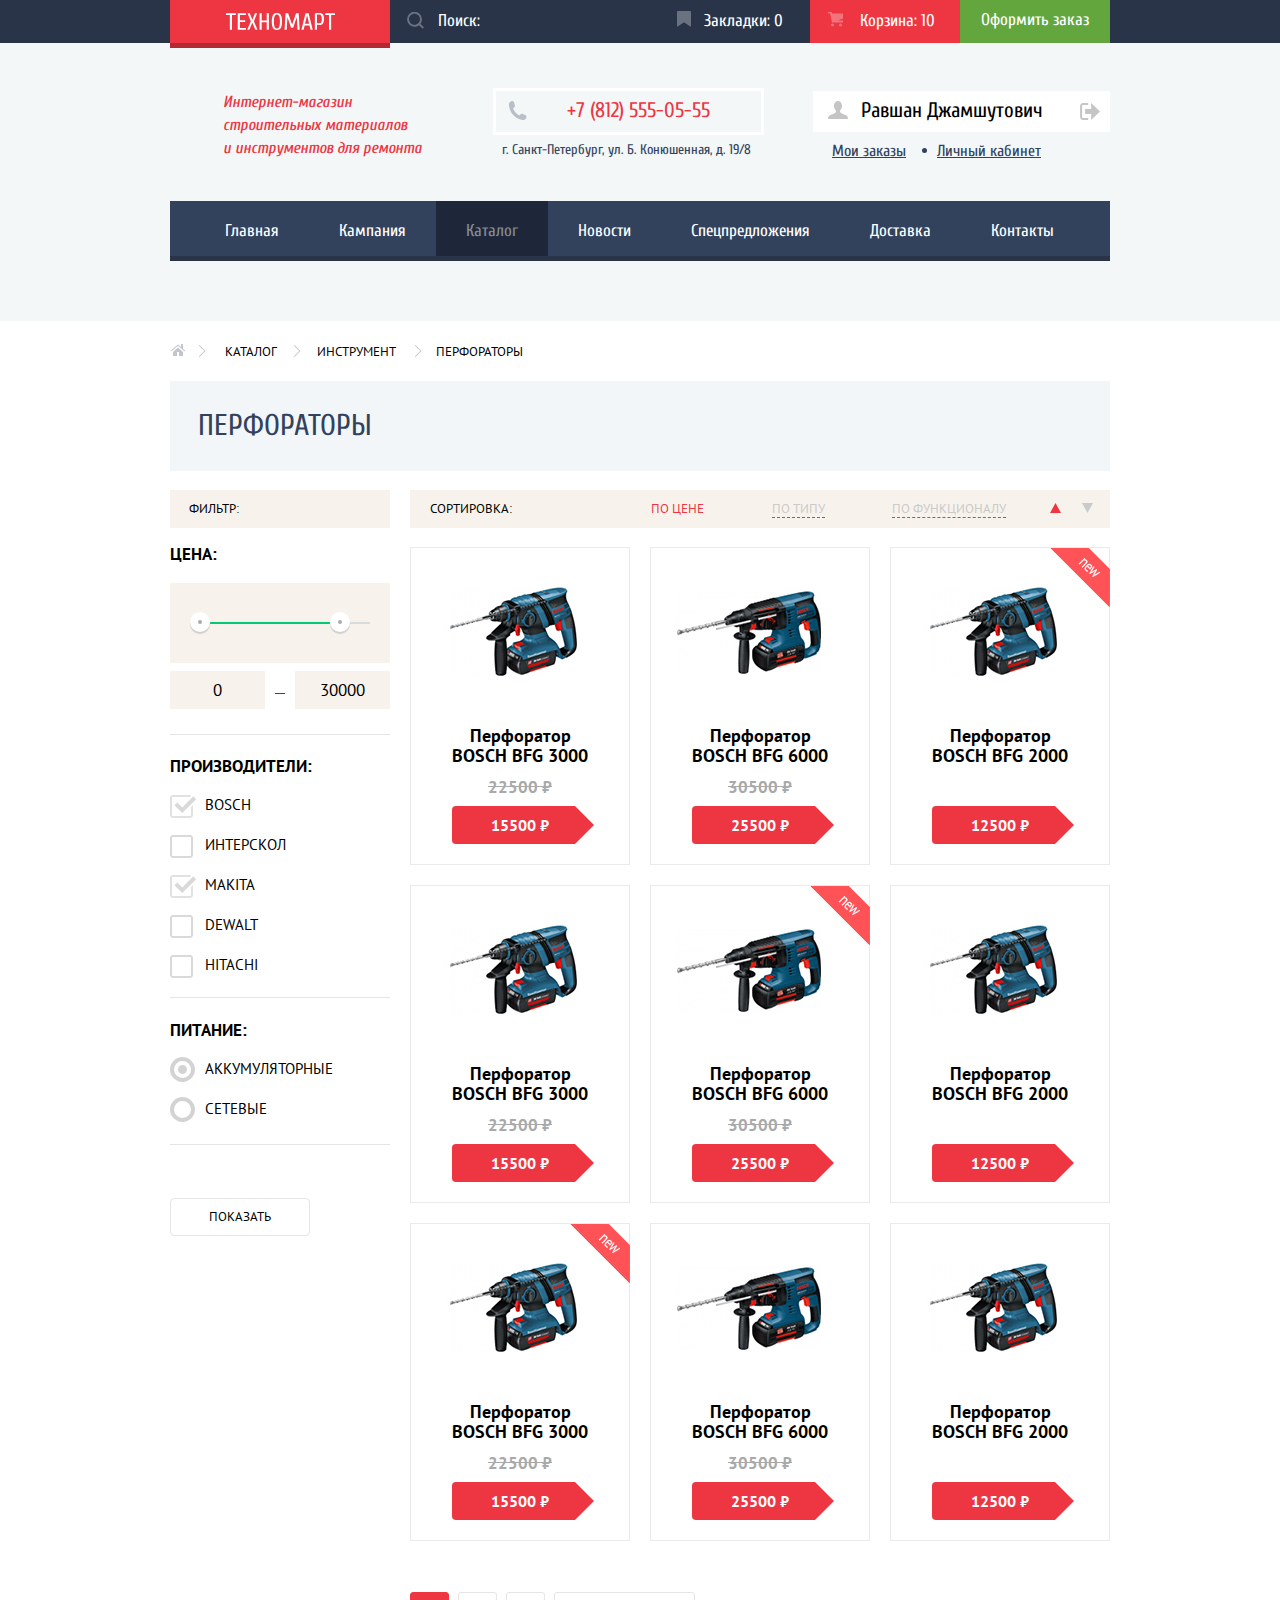
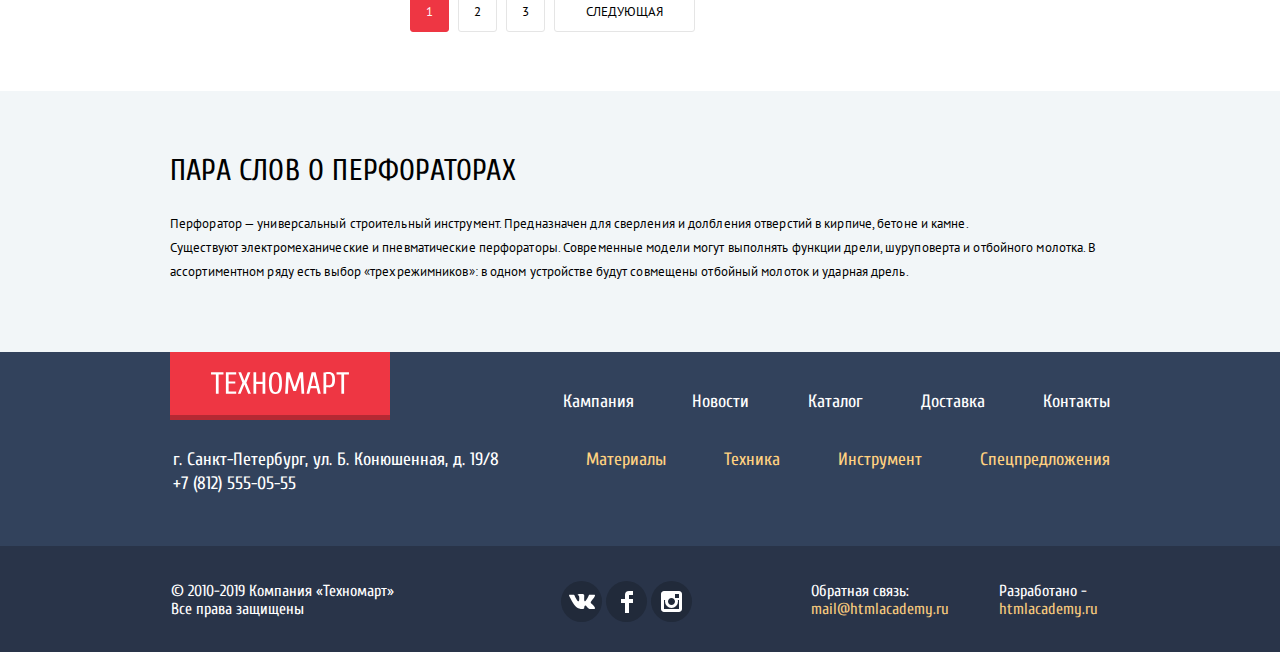
==== catalog.html @ d7b7cac3 "Начал вести историю" ====
<!DOCTYPE html>
<html lang="ru">

<head>
  <meta charset="utf-8">
  <title>HTML Academy: Техномарт</title>
  <link href="https://fonts.googleapis.com/css?family=Cuprum:400,400i,700" rel="stylesheet">
  <link href="https://fonts.googleapis.com/css?family=PT+Sans:400,700" rel="stylesheet">
  <link href="css/normalize.css" rel="stylesheet">
  <link href="css/style.min.css" rel="stylesheet">
</head>

<body>
  <header class="main-header">
    <div class="header-box">
      <div class="container">
        <a class="main-header-logo" href="index.html">
          <img src="img/logo-technomart.svg" width="109" height="19" alt="Логотип магазина «Техномарт»">
        </a>
        <form class="search-form">
          <input class="search-input" type="search" name="search" id="search" placeholder="Поиск:">
          <svg xmlns="http://www.w3.org/2000/svg" width="17" height="17" viewBox="0 0 17 17">
            <path fill="#ffffff"
              d="M17 15.586l-3.542-3.542A7.465 7.465 0 0 0 15 7.5 7.5 7.5 0 1 0 7.5 15c1.71 0 3.282-.579 4.544-1.542L15.586 17 17 15.586zM2 7.5C2 4.467 4.467 2 7.5 2 10.532 2 13 4.467 13 7.5c0 3.032-2.468 5.5-5.5 5.5A5.506 5.506 0 0 1 2 7.5z" />
          </svg>
        </form>
        <div class="header-menu-buttons">
          <a class="menu-button menu-button-bookmark" href="bookmark.html">
            <p class="menu-button-text">Закладки: <span>0</span></p>
          </a>
          <a class="menu-button menu-button-cart menu-button-active" href="cart.html">
            <p class="menu-button-text">Корзина: <span>10</span></p>
          </a>
          <a class="menu-button-order" href="order.html">Оформить заказ</a>
        </div>
      </div>
    </div>

    <div class="header-box-bottom">
      <div class="container">
        <p class="description">
          Интернет-магазин
          строительных материалов<br>
          и инструментов для ремонта
        </p>
        <div class="header-contacts">
          <div class="phone">
            <a class="phone-number" href="tel:78125550555">+7 (812) 555-05-55</a>
          </div>
          <span class="address">г. Санкт-Петербург, ул. Б. Конюшенная, д. 19/8</span>
        </div>
        <div class="user-panel">
          <div class="user-info">
            <a class="user-profile" href="#">
              <svg class="user-profile-icon" xmlns="http://www.w3.org/2000/svg" width="20" height="18"
                viewBox="0 0 20 18">
                <path fill="#c5c5c5"
                  d="M17.881 14.166c-2.144-.735-4.256-1.666-5.207-2.39-.657-.501-.77-1.618-.517-2.415 1.118-.903 1.864-2.477 1.864-4.278C14.021 2.276 12.221 0 10 0S5.979 2.276 5.979 5.083c0 1.801.746 3.374 1.863 4.277.253.798.141 1.915-.517 2.416-.95.724-3.063 1.654-5.207 2.39S0 18 0 18h20s.025-3.099-2.119-3.834z" />
              </svg>
              <span class="user-name">Равшан Джамшутович</span>
            </a>
            <a class="user-logout" href="#" title="Выйти">
              <svg class="user-logout-icon" xmlns="http://www.w3.org/2000/svg" width="21" height="17"
                viewBox="0 0 21 17">
                <g fill="#c5c5c5">
                  <path fill="#c5c5c5" d="M21 8.5L12.125 0v6h-6v5h6v6z" />
                  <path fill="#c5c5c5"
                    d="M3.106 13.952V3.048c.018-.376.171-1.057 1.01-1.057h5.027V0H4.116C1.938 0 1.112 1.81 1.087 3.027v10.946C1.112 15.189 1.938 17 4.116 17h5.027v-1.99H4.116c-.839 0-.992-.683-1.01-1.058z" />
                </g>
              </svg>
            </a>
          </div>
          <div class="user-tools">
            <a class="user-tools-link" href="#">Мои заказы</a>
            <a class="user-tools-link" href="#">Личный кабинет</a>
          </div>
        </div>
      </div>
    </div>
    <nav class="main-navigation">
      <div class="container">
        <ul class="site-navigation">
          <li class="site-navigation-item"><a class="site-navigation-link" href="index.html">Главная</a></li>
          <li class="site-navigation-item"><a class="site-navigation-link" href="info.html">Кампания</a></li>
          <li class="site-navigation-item"><a class="site-navigation-link site-navigation-link-current"
              href="catalog.html">Каталог</a></li>
          <li class="site-navigation-item"><a class="site-navigation-link" href="news.html">Новости</a></li>
          <li class="site-navigation-item"><a class="site-navigation-link" href="promo.html">Спецпредложения</a></li>
          <li class="site-navigation-item"><a class="site-navigation-link" href="delivery.html">Доставка</a></li>
          <li class="site-navigation-item"><a class="site-navigation-link" href="contacts.html">Контакты</a></li>
        </ul>
      </div>
    </nav>
  </header>
  <main>
    <div class="container">
      <ul class="breadcrumbs-list">
        <li class="breadcrumbs-item">
          <a class="breadcrumbs-item-link breadcrumbs-home" href="index.html" title="На главную">
            <svg xmlns="http://www.w3.org/2000/svg" width="15" height="12" viewBox="0 0 15 12">
              <g fill="#C1C6CE">
                <path d="M3 8v4h4V8h2v4h4V8L8 3.516z" />
                <path
                  d="M14.831 6.365L13 4.751V0h-2v2.987L8.332.635c-.02-.017-.043-.023-.064-.037a.465.465 0 0 0-.08-.047.551.551 0 0 0-.095-.024C8.062.521 8.032.515 8 .515c-.031 0-.061.006-.092.012a.46.46 0 0 0-.095.025c-.028.011-.053.029-.08.046-.021.014-.045.02-.064.037l-6.498 5.73a.501.501 0 0 0 .33.875.497.497 0 0 0 .331-.125L8 1.677l6.169 5.438a.501.501 0 0 0 .662-.75z" />
              </g>
            </svg>
          </a>
        </li>
        <li class="breadcrumbs-item"><a class="breadcrumbs-item-link" href="catalog.html">Каталог</a></li>
        <li class="breadcrumbs-item"><a class="breadcrumbs-item-link" href="instrument.html">Инструмент</a></li>
        <li class="breadcrumbs-item"><a class="breadcrumbs-item-link">Перфораторы</a></li>
      </ul>

      <h1 class="catalog-title">Перфораторы</h1>
    </div>

    <div class="container catalog-container">
      <section class="filter">
        <h2>Фильтр:</h2>
        <form class="filter-form" method="get" action="https://echo.htmlacademy.ru">
          <fieldset>
            <legend class="filter-title">Цена:</legend>
            <div class="range-filter">
              <div class="range-filter-track">
                <div class="scale">
                  <div class="bar"></div>
                </div>
                <button class="range-filter-pin range-filter-pin-min" type="button" title="Минимальная цена"></button>
                <button class="range-filter-pin range-filter-pin-max" type="button" title="Максимальная цена"></button>
              </div>
              <div class="range-filter-track-cost">
                <label class="min-price"><input type="number" value="0" name="min"></label>
                <label class="max-price"><input type="number" value="30000" name="max"></label>
              </div>
            </div>
          </fieldset>
          <fieldset>
            <legend class="filter-title">Производители:</legend>
            <ul class="filter-list">
              <li class="filter-item">
                <input class="input-filter-checkbox visually-hidden" id="checkbox-1" type="checkbox" name="bosch"
                  checked>
                <label class="filter-checkbox" for="checkbox-1">
                  BOSCH
                </label>
              </li>
              <li class="filter-item">
                <input class="input-filter-checkbox visually-hidden" id="checkbox-2" type="checkbox" name="interskol">
                <label class="filter-checkbox" for="checkbox-2">
                  Интерскол
                </label>
              </li>
              <li class="filter-item">
                <input class="input-filter-checkbox visually-hidden" id="checkbox-3" type="checkbox" name="makita"
                  checked>
                <label class="filter-checkbox" for="checkbox-3">
                  MAKITA
                </label>
              </li>
              <li class="filter-item">
                <input class="input-filter-checkbox visually-hidden" id="checkbox-4" type="checkbox"
                  name="malin-dewalt">
                <label class="filter-checkbox" for="checkbox-4">
                  DEWALT
                </label>
              </li>
              <li class="filter-item">
                <input class="input-filter-checkbox visually-hidden" id="checkbox-5" type="checkbox" name="hitachi">
                <label class="filter-checkbox" for="checkbox-5">
                  HITACHI
                </label>
              </li>
            </ul>
          </fieldset>
          <fieldset>
            <legend class="filter-title">Питание:</legend>
            <ul class="filter-list">
              <li class="filter-item">
                <input class="input-filter-radio visually-hidden" id="radio-1" type="radio" name="product-group"
                  value="wireless" checked>
                <label class="filter-radio" for="radio-1">
                  Аккумуляторные
                </label>
              </li>
              <li class="filter-item">
                <input class="input-filter-radio visually-hidden" id="radio-2" type="radio" name="product-group"
                  value="wireline">
                <label class="filter-radio" for="radio-2">
                  Сетевые
                </label>
              </li>
            </ul>
          </fieldset>
          <button class="filter-button" type="submit">Показать</button>
        </form>
      </section>

      <section class="goods">
        <div class="sort">
          <h2 class="sort-title">Сортировка:</h2>
          <ul class="sort-list">
            <li class="sort-item"><a class="active">По цене</a></li>
            <li class="sort-item"><a href="#">По типу</a></li>
            <li class="sort-item"><a href="#">По функционалу</a></li>
          </ul>
          <div class="sort-buttons">
            <a class="sort-button-up active">
              <svg xmlns="http://www.w3.org/2000/svg" width="11" height="10" viewBox="0 0 11 10">
                <path fill="#231F20" d="M5.5 0L0 10h11z" />
              </svg>
            </a>
            <a class="sort-button-down" href="#">
              <svg xmlns="http://www.w3.org/2000/svg" width="11" height="10" viewBox="0 0 11 10">
                <path fill="#231F20" d="M5.5 10L0 0h11" />
              </svg>
            </a>
          </div>
        </div>

        <h2 class="visually-hidden">Список перфораторов</h2>

        <ul class="goods-list">
          <li class="goods-item">
            <div class="goods-item-image">
              <img src="img/perforator-2.jpg" width="218" height="170" alt="Перфоратор BOSCH BFG 3000">
            </div>
            <div class="item-buttons">
              <a class="button-buy" href="#">Купить</a>
              <a class="button-bookmarks" href="#">В закладки</a>
            </div>
            <h3>
              Перфоратор BOSCH
              BFG 3000
            </h3>
            <p class="old-price">22500 ₽</p>
            <span class="price">15500 ₽</span>
          </li>
          <li class="goods-item">
            <div class="goods-item-image">
              <img src="img/perforator-3.jpg" width="218" height="170" alt="Перфоратор BOSCH BFG 6000">
            </div>
            <div class="item-buttons">
              <a class="button-buy" href="#">Купить</a>
              <a class="button-bookmarks" href="#">В закладки</a>
            </div>
            <h3>
              Перфоратор BOSCH
              BFG 6000
            </h3>
            <p class="old-price">30500 ₽</p>
            <span class="price">25500 ₽</span>
          </li>
          <li class="goods-item new">
            <div class="goods-item-image">
              <img src="img/perforator-4.jpg" width="218" height="170" alt="Перфоратор BOSCH BFG 2000">
            </div>
            <div class="item-buttons">
              <a class="button-buy" href="#">Купить</a>
              <a class="button-bookmarks" href="#">В закладки</a>
            </div>
            <h3>
              Перфоратор BOSCH
              BFG 2000
            </h3>
            <p class="old-price"></p>
            <span class="price">12500 ₽</span>
          </li>
          <li class="goods-item">
            <div class="goods-item-image">
              <img src="img/perforator-2.jpg" width="218" height="170" alt="Перфоратор BOSCH BFG 3000">
            </div>
            <div class="item-buttons">
              <a class="button-buy" href="#">Купить</a>
              <a class="button-bookmarks" href="#">В закладки</a>
            </div>
            <h3>
              Перфоратор BOSCH
              BFG 3000
            </h3>
            <p class="old-price">22500 ₽</p>
            <span class="price">15500 ₽</span>
          </li>
          <li class="goods-item new">
            <div class="goods-item-image">
              <img src="img/perforator-3.jpg" width="218" height="170" alt="Перфоратор BOSCH BFG 6000">
            </div>
            <div class="item-buttons">
              <a class="button-buy" href="#">Купить</a>
              <a class="button-bookmarks" href="#">В закладки</a>
            </div>
            <h3>
              Перфоратор BOSCH
              BFG 6000
            </h3>
            <p class="old-price">30500 ₽</p>
            <span class="price">25500 ₽</span>
          </li>
          <li class="goods-item">
            <div class="goods-item-image">
              <img src="img/perforator-4.jpg" width="218" height="170" alt="Перфоратор BOSCH BFG 2000">
            </div>
            <div class="item-buttons">
              <a class="button-buy" href="#">Купить</a>
              <a class="button-bookmarks" href="#">В закладки</a>
            </div>
            <h3>
              Перфоратор BOSCH
              BFG 2000
            </h3>
            <p class="old-price"></p>
            <span class="price">12500 ₽</span>
          </li>
          <li class="goods-item new">
            <div class="goods-item-image">
              <img src="img/perforator-2.jpg" width="218" height="170" alt="Перфоратор BOSCH BFG 3000">
            </div>
            <div class="item-buttons">
              <a class="button-buy" href="#">Купить</a>
              <a class="button-bookmarks" href="#">В закладки</a>
            </div>
            <h3>
              Перфоратор BOSCH
              BFG 3000
            </h3>
            <p class="old-price">22500 ₽</p>
            <span class="price">15500 ₽</span>
          </li>
          <li class="goods-item">
            <div class="goods-item-image">
              <img src="img/perforator-3.jpg" width="218" height="170" alt="Перфоратор BOSCH BFG 6000">
            </div>
            <div class="item-buttons">
              <a class="button-buy" href="#">Купить</a>
              <a class="button-bookmarks" href="#">В закладки</a>
            </div>
            <h3>
              Перфоратор BOSCH
              BFG 6000
            </h3>
            <p class="old-price">30500 ₽</p>
            <span class="price">25500 ₽</span>
          </li>
          <li class="goods-item">
            <div class="goods-item-image">
              <img src="img/perforator-4.jpg" width="218" height="170" alt="Перфоратор BOSCH BFG 2000">
            </div>
            <div class="item-buttons">
              <a class="button-buy" href="#">Купить</a>
              <a class="button-bookmarks" href="#">В закладки</a>
            </div>
            <h3>
              Перфоратор BOSCH
              BFG 2000
            </h3>
            <p class="old-price"></p>
            <span class="price">12500 ₽</span>
          </li>
        </ul>
        <ul class="pagination-list">
          <li class="pagination-item"><a class="pagination-item-current">1</a></li>
          <li class="pagination-item"><a href="#">2</a></li>
          <li class="pagination-item"><a href="#">3</a></li>
          <li class="pagination-item"><a href="#">Следующая</a></li>
        </ul>
      </section>
    </div>

    <section class="article">
      <div class="container">
        <h2>Пара слов о перфораторах</h2>
        <p>Перфоратор — универсальный строительный инструмент. Предназначен для сверления и долбления отверстий в
          кирпиче, бетоне и камне.<br>
          Существуют электромеханические и пневматические перфораторы. Современные модели могут выполнять функции дрели,
          шуруповерта и отбойного молотка.
          В ассортиментном ряду есть выбор «трехрежимников»: в одном устройстве будут совмещены отбойный молоток и
          ударная дрель.
        </p>
      </div>
    </section>

  </main>
  <footer class="main-footer">
    <div class="footer-top">
      <div class="container">
        <div class="footer-contacts-box">
          <a class="main-footer-logo" href="index.html">
            <img class="main-footer-logo-img" src="img/logo-technomart.svg" width="138" height="23"
              alt="Логотип магазина «Техномарт»">
          </a>
          <p class="footer-contacts">
            <span class="footer-adress">г. Санкт-Петербург, ул. Б. Конюшенная, д. 19/8</span>
            <a class="footer-phone" href="tel:78125550555">+7 (812) 555-05-55</a>
          </p>
        </div>
        <div class="footer-menu-box">
          <ul class="footer-menu-list">
            <li class="footer-menu-item"><a href="info.html">Кампания</a></li>
            <li class="footer-menu-item"><a href="news.html">Новости</a></li>
            <li class="footer-menu-item"><a href="catalog.html">Каталог</a></li>
            <li class="footer-menu-item"><a href="delivery.html">Доставка</a></li>
            <li class="footer-menu-item"><a href="contacts.html">Контакты</a></li>
          </ul>
          <ul class="footer-sub-menu-list">
            <li class="footer-sub-menu-item"><a href="#">Материалы</a></li>
            <li class="footer-sub-menu-item"><a href="#">Техника</a></li>
            <li class="footer-sub-menu-item"><a href="#">Инструмент</a></li>
            <li class="footer-sub-menu-item"><a href="#">Спецпредложения</a></li>
          </ul>
        </div>
      </div>
    </div>
    <div class="footer-bottom">
      <div class="container">
        <p class="footer-copyright">
          © 2010-2019 Компания «Техномарт»
          Все права защищены
        </p>
        <ul class="footer-social-list">
          <li class="footer-social-item">
            <a class="social-button vkontakte" href="#">
              <span class="visually-hidden">Вконтакте</span>
            </a>
          </li>
          <li class="footer-social-item">
            <a class="social-button facebook" href="#">
              <span class="visually-hidden">Фейсбук</span>
            </a>
          </li>
          <li class="footer-social-item">
            <a class="social-button instagram" href="#">
              <span class="visually-hidden">Инстаграм</span>
            </a>
          </li>
        </ul>

        <div class="communication-box">
          <p class="communication">
            Обратная связь:
            <a href="mailto:mail@htmlacademy.ru">mail@htmlacademy.ru</a>
          </p>
          <p class="develop">
            Разработано -
            <a href="https://htmlacademy.ru">htmlacademy.ru</a>
          </p>
        </div>
      </div>
    </div>
  </footer>

  <section class="modal-cart modal-cart-inactive">
    <h2 class="visually-hidden">Товар добавлен в корзину</h2>
    <button class="button-close" type="button" title="Закрыть окно"></button>
    <div class="modal-top">
      <p>Товар добавлен в корзину!</p>
    </div>
    <div class="modal-bottom">
      <a class="red-button" href="#">Оформить заказ</a>
      <a class="white-button" href="#">Продолжить покупки</a>
    </div>
  </section>

  <script src="js/script.min.js"></script>

</body>

</html>
---- css/style.min.css ----
body{margin:0;padding:0;min-width:960px;font-family:Cuprum,Arial,sans-serif;font-size:17px;font-weight:400;color:#fff}img{height:auto}a{text-decoration:none}.visually-hidden{position:absolute;clip:rect(0 0 0 0);width:1px;height:1px;margin:-1px}.main-header{background-color:#f3f7f8;padding-bottom:60px}.container{margin:0 auto;max-width:940px}.header-box{background-color:#293449}.header-box .container,.header-box-bottom .container,.index-columns .container{display:flex;justify-content:space-between}.header-box-bottom{background-color:#f3f7f8}.main-header-logo{display:flex;background-color:#ee3643;width:220px;height:43px;justify-content:center;align-items:center;box-shadow:0 5px 0 0 #b52933}.main-header-logo:hover{background-color:#ca2c37}.main-header-logo:active{background-color:#ba2732}.search-form{position:relative;display:flex;align-items:center;width:270px}.search-form svg{position:absolute;top:50%;transform:translateY(-60%);left:17px;opacity:.3}.search-input:focus+svg,.search-input:hover+svg{opacity:1}.search-input:focus+svg path{fill:#ee3643}.search-form input{color:#f0f1f2;background-color:transparent;border:0;width:270px;height:43px;padding-left:48px;padding-right:10px;padding-bottom:3px;padding-top:0}.search-form input::-webkit-input-placeholder{color:#fff}.search-form input:-ms-input-placeholder{color:#fff}.search-form input:-moz-placeholder,.search-form input::-moz-placeholder{color:#fff;opacity:1}.search-form input:hover{background-color:#212a3a}.search-form input:focus{background-color:#fff;color:#111}.search-form input:focus::-webkit-input-placeholder{color:#111}.search-form input:focus:-ms-input-placeholder{color:#111}.search-form input:focus:-moz-placeholder,.search-form input:focus::-moz-placeholder{color:#111;opacity:1}.header-menu-buttons{display:flex;flex-wrap:wrap}.menu-button{display:flex;align-items:center;position:relative;position:relative;color:#fff;width:150px}.menu-button-text{margin:0;padding:0;padding-left:50px}.menu-button-bookmark .menu-button-text{padding-left:44px}.menu-button-order .menu-button-text{margin:0;padding:0}.menu-button-bookmark::before{content:"";position:absolute;width:14px;height:16px;top:45%;transform:translateY(-50%);left:17px;background-image:url(../img/icon-bookmark.svg);opacity:.3}.menu-button-cart::before{content:"";position:absolute;width:15px;height:15px;top:45%;transform:translateY(-50%);left:18px;background-image:url(../img/icon-cart.svg);opacity:.3}.menu-button:hover::before{opacity:1}.menu-button:active::before{opacity:.3}.menu-button:hover{background-color:#212a3a}.menu-button:active{background-color:#161d29;color:#999ca1}.menu-button-active{background-color:#ee3643}.menu-button-active:hover{background-color:#ca2c37}.menu-button-active:active{color:#999ca1}.menu-button-order{position:relative;width:150px;background-color:#63a63e;text-align:center;color:#fff}.menu-button-order:hover{background-color:#5fbb2d}.menu-button-order:active{color:#80a66b}.menu-button,.menu-button-order{padding-top:10px;padding-bottom:12px;padding-right:0;padding-left:0}.header-box-bottom{margin-top:48px}.header-box-bottom .container{display:flex;justify-content:space-between}.description{font-size:16px;line-height:23px;font-style:italic;font-weight:500;color:#ee3643;margin-top:0;margin-bottom:0;margin-left:53px;margin-right:20px;width:205px}.header-contacts{width:300px}.header-contacts .phone{margin:0;padding:0;position:relative;bottom:3px;padding:10px 0;border:3px solid #fff;width:265px;margin-left:12px}.phone-number{position:relative}.phone-number::before{content:"";position:absolute;width:19px;height:19px;right:183px;background-image:url(../img/icon-phone.svg)}.header-contacts .phone-number{font-size:21px;line-height:18px;color:#ee3643;margin-left:71px}.header-contacts .address{margin:0;font-size:14px;line-height:24px;color:#32425c;margin-left:21px}.authorization{padding:0;margin:0;list-style:none;margin-left:19px;display:flex}.authorization a{display:block;font-size:21px;line-height:18px;color:#000;background-color:#fff}.authorization a:hover{color:#ee3643}.authorization a:active{color:#b2b2b2}.authorization .login-link{position:relative;padding-top:11px;padding-bottom:11px;padding-right:24px;padding-left:48px;margin-right:10px}.login-link-icon{position:absolute;left:15px}.login-link:hover path{fill:#32425c}.authorization .registration-link{padding-top:11px;padding-bottom:11px;padding-left:26px;padding-right:24px}.user-info{background-color:#fff;position:relative;margin:0;padding-top:10px;padding-bottom:10px;padding-left:48px;padding-right:67px;align-self:flex-start}.user-name{font-size:21px;line-height:18px;color:#000}.user-profile-icon{position:absolute;left:15px}.user-logout-icon{position:absolute;top:12px;right:10px}.user-logout:hover path,.user-profile:hover path{fill:#32425c}.user-logout:active path,.user-profile:active path{fill:#c5c5c5}.user-name:active{color:#c5c5c5}.user-tools{margin:0;margin-left:19px;margin-top:9px}.user-tools-link:first-child{margin-right:27px;position:relative}.user-tools-link:first-child::before{content:"";width:5px;height:5px;position:absolute;top:6px;left:90px;background-color:#32425c;border-radius:50%}.user-tools-link{font-size:16px;color:#32425c;text-decoration:underline}.user-tools-link:hover{color:#ee3643}.user-tools-link:active{color:#c5cad0}.main-navigation{margin-top:39px}.site-navigation{margin:0;padding:0;list-style:none;display:flex;flex-wrap:wrap;background-color:#32425c;border-bottom:5px solid #293449;padding-left:25px;padding-right:25px}.site-navigation-item{text-align:center}.site-navigation-link{display:block;color:#fff;padding-top:20px;padding-right:30px;padding-bottom:16px;padding-left:30px}.site-navigation-link:hover{background-color:#293449}.site-navigation-link-current,.site-navigation-link-current:hover,.site-navigation-link:active{background-color:#1d2739;color:#868c95}.promo{margin-top:59px}.promo .container{display:flex;justify-content:space-between}.promo .promo-item,.promotion .promo-item{position:relative;display:flex;flex-direction:column;justify-content:space-between;width:300px;box-sizing:border-box;min-height:93px;padding-top:20px;padding-right:23px;padding-bottom:23px;padding-left:23px}.orange{background-color:#ffbf47}.blue{background-color:#3bbce3}.violet{background-color:#dc91d8}.green{background-color:#8ed78f}.orangered{background-color:#ffc047}.promo-item-bucket::after{content:"";position:absolute;right:43px;top:31px;background-image:url(../img/icon-1.svg);width:44px;height:65px}.promo-item-drill::after{content:"";position:absolute;right:27px;top:33px;background-image:url(../img/icon-2.svg);width:75px;height:61px}.promo-item-technic::after{content:"";position:absolute;right:31px;top:30px;background-image:url(../img/icon-3.svg);width:78px;height:62px}.promo-item-cart::after{content:"";position:absolute;top:26px;right:45px;background-image:url(../img/icon-4.svg);width:59px;height:72px}.promo-item-delivery::after{content:"";position:absolute;top:32px;right:31px;background-image:url(../img/icon-5.svg);width:78px;height:63px}.promo-item-title{width:170px;font-size:24px;line-height:30px;font-weight:700;margin-top:0;margin-right:0;margin-bottom:12px;margin-left:0}.promo-item-button{display:block;width:135px;text-align:center;font-size:14px;line-height:18px;text-transform:uppercase;color:#fff;border-radius:4px;background-color:rgba(0,0,0,.1);padding-top:10px;padding-right:0;padding-bottom:10px;padding-left:0}.promo-item-button:hover{background-color:rgba(0,0,0,.2)}.promo-item-button:active{background-color:rgba(0,0,0,.3)}.promo-bottom .container{display:flex;justify-content:space-between;margin-top:20px}.promotion{display:flex;justify-content:space-between;flex-direction:column}.red-button{display:block;font-size:14px;line-height:18px;border-radius:4px;padding:10px 0;color:#fff;text-align:center;text-transform:uppercase;background-color:#ee3643}.red-button:hover{background-color:#ca2c37}.red-button:active{background-color:#ba2732}.slider{width:620px;position:relative}.slider-list{margin:0;padding:0;position:relative}.slider-list-item{display:flex;flex-direction:column;justify-content:space-between;width:620px;min-height:266px;background-color:rgba(0,0,0,.2);box-sizing:border-box}.slider-list-item-inactive{display:none}.slider-list-item-img{position:absolute;z-index:-1}.slider-list-item .slider-description{padding-top:26px;padding-right:25px;padding-bottom:22px;padding-left:25px}.slider-list-item .red-button{position:absolute;bottom:22px;left:26px;width:195px}.slider-description-title{margin:0;font-size:36px;line-height:30px;font-weight:700;text-transform:uppercase}.slider-description-paragraph{display:block;margin:0;font-family:Cuprum,Arial,sans-serif;margin-top:5px;font-size:18px;line-height:24px}.slider-control-buttons{width:563px;display:flex;justify-content:space-between;position:absolute;top:50%;transform:translateY(-50%);left:31px;z-index:2}.slider-control-buttons .next{content:"";width:30px;height:30px;border:3px solid #fff;border-top-style:none;border-right-style:none;position:absolute;top:0;right:0;transform:rotate(-135deg);z-index:2;cursor:pointer}.slider-control-buttons .previous{content:"";width:30px;height:30px;border:3px solid #fff;border-top-style:none;border-right-style:none;transform:rotate(45deg);z-index:2;cursor:pointer}.slider-control-list{list-style:none;margin:0;padding:0;display:flex;position:absolute;bottom:46px;left:49%;transform:translateX(-42%);z-index:2}.slider-control-item{margin-right:20px}.slider-control-item:last-child{margin-right:0}.slider-radio{display:block;position:relative}.slider-radio::before{content:"";width:10px;height:10px;background-color:#fff;position:absolute;border-radius:50%}.input-slider-radio:checked+.slider-radio::after{content:"";position:absolute;left:2px;top:2px;width:6px;height:6px;background-color:#ee3643;border-radius:50%}.input-slider-radio:focus+.slider-radio::before,.input-slider-radio:focus:checked+.slider-radio::before{outline-color:-webkit-focus-ring-color;outline-style:auto;outline-width:1px}.popular-goods{margin-top:50px}.heading{display:flex;justify-content:space-between;align-items:center;background-color:#f9f5f0;padding-top:28px;padding-right:24px;padding-bottom:28px;padding-left:28px}.heading .heading-title{margin:0;font-size:30px;line-height:30px;color:#32425c;font-weight:400;text-transform:uppercase}.heading .red-button{width:253px;padding-top:10px;padding-bottom:10px;padding-right:0;padding-left:0}.popular-goods .goods-item{margin-right:20px}.popular-goods .goods-item:nth-child(4n){margin-right:0}.popular-makers .heading{margin-bottom:18px}.popular-makers-list{display:flex;flex-wrap:wrap;padding:0}.popular-makers-item{margin-bottom:20px}.popular-makers-link{display:block;position:relative;width:218px;min-height:143px;background-color:#fff;border:1px solid #ebebeb}.popular-makers-link:hover{transition-duration:.1s;box-shadow:0 10px 35px 0 #bec2c6}.popular-makers-link:active{transition-duration:.1s;box-shadow:0 10px 15px 0 #bec2c6}.popular-makers-link:active .popular-makers-item-img{opacity:.3}.popular-makers-item{margin-right:20px}.popular-makers-item:nth-child(4n){margin-right:0}.popular-makers-item-img{position:absolute;left:50%;top:50%;transform:translate(-50%,-56%)}.services{margin-top:65px;padding-top:67px;background-color:#f4f8f9}.services-paragraph,.services-title{line-height:24px;font-weight:400;color:#000}.services-title{margin:0;text-transform:uppercase;font-size:30px}.services-paragraph{width:405px;font-family:"PT Sans",Arial,sans-serif;font-size:13px;margin-top:30px;margin-right:0;margin-bottom:0;margin-left:0}.services-slider{display:flex;justify-content:space-between;margin-top:60px}.services-control-list{width:240px;position:relative}.services-control-list,.services-list{margin:0;padding:0;margin-top:9px}.services-control-list::before{content:"";position:absolute;top:-40px;left:230px;width:10px;height:272px;background-image:url(../img/vertical-separator.png)}.services-control-button{display:block;border:0;font-size:21px;color:#fff;font-weight:700;background-color:#32425c;padding-top:18px;padding-right:22px;padding-bottom:20px;padding-left:22px;box-shadow:inset 0 -1px 0 0 #293449;box-shadow:inset 0 1px 0 0 #405069;cursor:pointer}.services-control-button:hover{background-color:#293449}.input-services-radio:checked+.services-control-button{transition-duration:.2s;background-color:#fff;color:#32425c;box-shadow:none}.input-services-radio:focus+.services-control-button,.input-services-radio:focus:checked+.services-control-button{outline-color:-webkit-focus-ring-color;outline-style:auto;outline-width:1px}.services-list{margin:0;padding:0}.services-item{width:620px;min-height:285px;margin-left:80px;display:none;justify-content:space-between;position:relative;margin-top:8px}.services-item-active{display:flex}.services-box-img{position:absolute;z-index:1}.delivery{top:24px;right:1px}.warranty{top:2px;right:-8px}.credit{top:0;right:-10px}.services-description{z-index:2}.services-description-title{margin:0;font-size:36px;line-height:24px;letter-spacing:-.5px;color:#32425c;text-transform:uppercase;margin-top:5px}.services-description-paragraph{margin:0;font-family:"PT Sans",Arial,sans-serif;font-size:13px;line-height:24px;font-weight:400;color:#000;margin-top:31px}.services-item:first-child .services-description-paragraph{width:275px}.services-item:nth-child(2) .services-description-paragraph{width:379px}.services-item:last-child .services-description-paragraph{width:280px}.services-description .red-button{width:195px;margin-top:27px}.breadcrumbs-list{padding:0;margin:0;margin-top:20px;width:358px;display:flex}.breadcrumbs-item .breadcrumbs-item-link{position:relative;display:block;font-family:"PT Sans",Arial,sans-serif;text-transform:uppercase;font-size:13px;line-height:18px;color:#000;padding-right:25px;margin-right:15px}.breadcrumbs-home:hover path{fill:#32425c}.breadcrumbs-home:active path{fill:#c1c6ce}.breadcrumbs-item:last-child .breadcrumbs-item-link{margin-right:0;padding:0}.breadcrumbs-item-link:hover{text-decoration:underline;color:#ee3643}.breadcrumbs-item-link:active{color:#cacaca}.breadcrumbs-item:not(:last-child) .breadcrumbs-item-link::after{content:"";width:8px;height:12px;background-image:url(../img/icon-right-small.svg);position:absolute;top:2px;left:28px}.breadcrumbs-item:nth-child(2) .breadcrumbs-item-link::after{left:68px}.breadcrumbs-item:nth-child(3) .breadcrumbs-item-link::after{left:97px}.catalog-title{font-size:30px;line-height:30px;font-weight:400;color:#32425c;text-transform:uppercase;background-color:#f2f6f8;padding-top:30px;padding-right:0;padding-bottom:30px;padding-left:28px;margin-top:20px;margin-bottom:0}.catalog-container{margin-top:19px;display:flex;justify-content:space-between}.filter{font-family:"PT Sans",Arial,sans-serif;color:#000;width:220px}.filter fieldset{border:none;padding:0 0 25px;margin:0;border-bottom:1px solid #e5e5e5}.filter-form fieldset:first-child{margin-top:11px}.filter-form fieldset:nth-child(2){margin-top:16px;padding-bottom:22px}.filter-form fieldset:nth-child(3){margin-top:17px}.filter h2{font-size:13px;line-height:18px;font-weight:400;background-color:#f7f3ec;text-transform:uppercase;margin:0;padding-left:19px;padding-top:10px;padding-right:0;padding-bottom:10px}.filter-title{font-size:17px;line-height:30px;font-weight:700;text-transform:uppercase}.filter-title:first-child{margin-bottom:14px}.filter-title:last-child{margin-top:14px}.filter-list{list-style:none;margin:0;padding:0}.filter-item label{display:block;position:relative;font-size:15px;line-height:20px;text-transform:uppercase;padding-left:35px}.filter-item:not(:last-child){margin-bottom:20px}.range-filter{margin:0;width:220px}.range-filter-track{position:relative;padding-top:39px;padding-right:20px;padding-bottom:39px;padding-left:20px;background-color:#f7f3ec}.range-filter-track .scale{height:2px;background-color:#d7dcde}.range-filter-track .bar{width:80%;height:2px;background:#00ca74}.range-filter-pin{position:absolute;top:29px;left:0;width:20px;height:20px;padding:0;border:8px solid #fff;background-color:#ababab;border-radius:50%;box-shadow:0 2px 1px 0 #cfcfcf;cursor:pointer}.range-filter-pin-min{left:20px}.range-filter-pin-max{left:160px}input[type=number]::-webkit-inner-spin-button,input[type=number]::-webkit-outer-spin-button{-webkit-appearance:none;margin:0}input[type=number]{-moz-appearance:textfield}input[type=number]:focus,input[type=number]:hover{-moz-appearance:number-input}input[type=number]::-webkit-inner-spin-button,input[type=number]::-webkit-outer-spin-button{-webkit-appearance:none;margin:0}.range-filter-track-cost{position:relative;margin-top:8px;display:flex;justify-content:space-between}.min-price{margin-right:auto}.range-filter-track-cost::before{content:"";width:10px;height:1px;position:absolute;top:22px;left:105px;background-color:#444}.range-filter-track-cost input{font-family:"PT Sans",Arial,sans-serif;font-size:17px;line-height:18px;width:75px;border:0;text-align:center;background-color:#f7f3ec;padding:10px}.filter-checkbox,.filter-radio{cursor:pointer}.filter-checkbox::before{content:"";width:23px;height:23px;background-image:url(../img/checkbox-off.svg);position:absolute;transform:scale(1);top:0;left:0;opacity:.5}.input-filter-checkbox:checked+.filter-checkbox::after{content:"";width:27px;height:23px;background-image:url(../img/checkbox-on.svg);position:absolute;transform:scale(1);top:0;left:0;opacity:.5}.input-filter-checkbox:checked+.filter-checkbox::before{display:none}.input-filter-checkbox:hover+.filter-checkbox::before,.input-filter-checkbox:hover:checked+.filter-checkbox::after{opacity:1}.input-filter-checkbox:focus+.filter-checkbox::before,.input-filter-checkbox:focus:checked+.filter-checkbox::after{opacity:1}.input-filter-checkbox:focus+.filter-checkbox::before,.input-filter-checkbox:focus:checked+.filter-checkbox::after{outline-color:-webkit-focus-ring-color;outline-style:auto;outline-width:1px}.filter-radio::before{content:"";width:17px;height:17px;border:4px solid #b5b5b5;border-radius:50%;position:absolute;top:-2px;left:0;opacity:.6}.input-filter-radio:checked+.filter-radio::after{content:"";width:9px;height:9px;background-color:#b5b5b5;border-radius:50%;position:absolute;top:6px;left:8px;opacity:.6}.input-filter-radio:hover+.filter-radio::before,.input-filter-radio:hover:checked+.filter-radio::after{opacity:1}.input-filter-radio:focus+.filter-radio::before,.input-filter-radio:focus:checked+.filter-radio::after{opacity:1}.input-filter-radio:focus+.filter-radio::before,.input-filter-radio:focus:checked+.filter-radio::before{outline-color:-webkit-focus-ring-color;outline-style:auto;outline-width:1px}.filter-button{background:0;font-family:"PT Sans",Arial,sans-serif;font-size:13px;line-height:18px;border:1px solid #e5e5e5;border-radius:4px;text-transform:uppercase;padding-top:9px;padding-bottom:9px;padding-left:0;padding-right:0;margin-top:53px;width:140px;visibility:visible}.filter-button:hover{border-color:#bdc6ca}.filter-button:active{border-color:#ee3643}.goods{width:700px}.sort{background-color:#f7f3ec;padding-top:10px;padding-bottom:10px;padding-left:20px;padding-right:20px;font-family:"PT Sans",Arial,sans-serif;font-size:13px;line-height:18px;font-weight:400;display:flex;justify-content:space-between}.sort-title{margin:0;display:inline;font:inherit;color:#000;text-transform:uppercase;margin-right:100px}.sort .sort-list{list-style:none;margin:0;padding:0;width:355px;text-transform:uppercase;display:flex;justify-content:space-between}.sort-buttons{width:45px;margin:0;position:relative}.sort-button-up{position:absolute;left:5px}.sort-button-down{position:absolute;left:37px}.sort-item a{color:#cacaca;border-bottom:1px dashed #ee3643}.sort-item a:hover{color:#000}.sort-item .active,.sort-item a:active{color:#ee3643;border-bottom:none}.sort-button-down path,.sort-button-up path{fill:#cacaca}.sort-button-down:hover path,.sort-button-up:hover path{fill:#231f20}.active path,.sort-button-down:active path,.sort-button-up:active path{fill:#ee3643}.goods-list{margin:0;padding:0;display:flex;flex-wrap:wrap;margin-top:17px;font-size:0}.goods .goods-list{margin-top:19px}.goods-item{position:relative;display:flex;flex-direction:column;width:220px;font-family:"PT Sans",Arial,sans-serif;text-align:center;border:1px solid #eaeaea;box-sizing:border-box;padding-bottom:20px;margin-bottom:18px;min-height:316px;font-size:16px}.goods .goods-item{margin-bottom:20px}.goods-item:hover{transition-duration:.1s;box-shadow:0 10px 35px 0 #bec2c6}.new::before{content:"";width:60px;height:60px;background-image:url(../img/new-flag.png);background-repeat:no-repeat;position:absolute;top:0;right:0;z-index:2}.goods .new::before{right:-1px}.goods .goods-item:not(:nth-child(3n)){margin-right:20px}.goods-item-image{position:relative;width:218px;height:170px;background-color:#fff}button{border:0;background:0}.item-buttons{margin:0;padding-top:5px;position:absolute;font-family:Cuprum,Arial,sans-serif;text-align:center;top:38px;width:218px;height:90px;background-color:rgba(255,255,255,1);opacity:0;z-index:1}.goods-item:hover .item-buttons{transition-duration:.1s;opacity:1}.goods-item:focus-within .item-buttons{transition-duration:.1s;opacity:1}.item-buttons a{font-size:14px;padding:0;text-align:center;text-transform:uppercase;cursor:pointer}.item-buttons .button-buy{position:relative;display:block;width:135px;padding-top:12px;padding-bottom:10px;margin-bottom:9px;margin-left:auto;margin-right:auto;border-radius:4px;color:#fff;background-color:#63a63e;box-shadow:inset 0 -2px 0 0 #367315}.item-buttons .button-buy::before{content:"";position:absolute;width:15px;height:15px;top:11px;left:15px;background-image:url(../img/icon-cart.svg);opacity:.3}.item-buttons .button-buy:hover::before{opacity:1}.item-buttons .button-buy:hover{background-color:#5fbb2d}.item-buttons .button-buy:active{background-color:#518534}.item-buttons .button-bookmarks{display:block;width:130px;background:0;color:#32425c;border:3px solid #63a63e;border-radius:4px;padding:8px 0;margin-left:auto;margin-right:auto}.item-buttons .button-bookmarks:hover{border-color:#32425c}.item-buttons .button-bookmarks:active{color:#c1c6ce;border-color:#c1c6ce}.goods-item h3{margin:0;font-size:18px;line-height:20px;font-weight:700;color:#000;margin-top:11px;margin-bottom:10px;padding-top:0;padding-bottom:0;padding-left:30px;padding-right:30px}.goods .goods-item h3{margin-top:8px;margin-bottom:12px}.old-price{margin:0;min-height:20px;font-size:17px;font-weight:700;line-height:18px;color:#a9a9a9;text-decoration:line-through;display:block;margin-top:auto;margin-bottom:5px}.price{margin:0;padding:0;display:block;position:relative;box-sizing:border-box;font-weight:700;width:141px;height:38px;padding-top:10px;padding-right:6px;padding-bottom:10px;padding-left:0;margin-top:3px;margin-left:41px;color:#fff;background-color:#ee3643;border-radius:4px}.price::after{content:"";position:absolute;top:0;right:-20px;width:0;height:0;border:19px solid #fff;border-left-color:#ee3643}.pagination-list{list-style:none;padding:0;margin:0;font-family:"PT Sans",Arial,sans-serif;text-align:center;font-size:13px;line-height:18px;font-weight:400;display:flex;margin-top:31px}.pagination-list .pagination-item:not(:last-child){margin-right:9px}.pagination-item a{background:0;color:#000;display:block;padding-top:10px;padding-right:15px;padding-bottom:10px;padding-left:15px;border:1px solid #e5e5e5;border-radius:3px;text-transform:uppercase}.pagination-item:last-child a{padding:10px 31px}.pagination-item .pagination-item-current{color:#fef5f6;border-color:#ee3643;background-color:#ee3643}.pagination-item a:hover{border-color:#bdc6ca}.pagination-item a:active{border-color:#ee3643}.index-columns{margin-top:81px;padding-bottom:86px}.index-columns .company{width:545px}.index-columns .contacts{width:300px}.company h2,.contacts h2{margin:0;font-size:30px;line-height:25px;font-weight:400;color:#000;text-transform:uppercase}.company .company-text,.contacts .contacts-text{margin:29px 0 0;font-family:"PT Sans",Arial,sans-serif;font-size:13px;line-height:24px;color:#000}.company .company-text:nth-of-type(2){margin-top:25px}.companies-list{margin:0;padding:0;list-style:none;margin-top:20px}.companies-list .companies-item{position:relative;font-size:18px;line-height:20px;color:#000;padding-left:36px;margin-bottom:20px}.companies-list .companies-item:last-child{margin-bottom:0}.companies-item::before{content:"";width:25px;height:2px;background-color:#ee3643;position:absolute;top:9px;left:0}.contacts-text{padding-right:105px}.contacts .map{padding:0;display:block;margin-top:31px;margin-bottom:40px;height:158px;border:0;background-color:#edeae3}.company .red-button,.contacts .red-button{margin-top:36px}.company .red-button{width:220px}.contacts .red-button{width:300px}.article{margin-top:59px;padding-top:65px;padding-bottom:68px;color:#000;background-color:#f2f6f8}.article h2{margin:0;font-family:Cuprum,Arial,sans-serif;font-size:30px;line-height:30px;font-weight:400;letter-spacing:.2px;text-transform:uppercase;color:#000}.article p{margin:0;font-family:"PT Sans",Arial,sans-serif;font-size:13px;line-height:24px;letter-spacing:.1px;margin-top:26px}.footer-top{background-color:#32425c}.footer-top .container{display:flex;justify-content:space-between}.footer-contacts-box{width:330px}.main-footer-logo-img{transform:translateY(-3px)}.footer-menu-box{width:600px}.footer-menu-list,.footer-sub-menu-list{list-style:none;padding:0;margin:0;display:flex;flex-wrap:wrap;justify-content:space-between;margin-top:38px;padding-left:53px}.footer-menu-item:not(:last-child),.footer-sub-menu-item:not(:last-child){margin-right:10px}.main-footer-logo{display:flex;justify-content:center;align-items:center;width:220px;height:68px;background-color:#ee3643;background-image:linear-gradient(180deg,rgba(238,54,67,1) 92%,rgba(181,41,51,1) 92%)}.main-footer-logo:hover{background-color:#ca2c37;background-image:linear-gradient(180deg,rgba(202,44,55,1) 92%,rgba(181,41,51,1) 92%)}.main-footer-logo:active{background-color:#ba2732;background-image:linear-gradient(180deg,rgba(186,39,50,1) 92%,rgba(181,41,51,1) 92%)}.footer-contacts a{color:#fff}.footer-contacts{margin:0;padding:0;font-size:18px;line-height:24px;margin-top:28px;padding-bottom:50px;padding-left:3px}.footer-menu-item a,.footer-sub-menu-item a{font-size:18px;line-height:24px;color:#fff}.footer-sub-menu-list{list-style:none;padding-left:76px;margin-top:34px}.footer-menu-item a:hover{text-decoration:underline}.footer-menu-item a:active{color:#a4abb4;text-decoration:none}.footer-sub-menu-item a{color:#ffd180}.footer-sub-menu-item a:hover{text-decoration:underline}.footer-sub-menu-item a:active{color:#ad956f;text-decoration:none}.footer-bottom{background-color:#293449;padding-top:35px;padding-bottom:30px}.footer-bottom .container{display:flex;justify-content:space-between}.footer-bottom .footer-copyright{width:230px;font-size:16px;line-height:18px;margin-right:41px;margin-left:1px;margin-top:1px;margin-bottom:0}.footer-social-list{padding:0;list-style:none;display:flex;justify-content:center;min-width:170px;margin:0}.social-button{position:relative;display:flex;justify-content:center;width:41px;height:41px;align-items:center;background-color:#212a3a;border-radius:50%}.social-button:active,.social-button:hover{background-color:#ee3643}.vkontakte::before{content:"";position:absolute;background-image:url(../img/icon-vk.svg);width:26px;height:15px;top:13px;left:8px}.facebook::before{content:"";position:absolute;background-image:url(../img/icon-fb.svg);width:12px;height:22px;top:10px;left:15px}.instagram::before{content:"";position:absolute;background-image:url(../img/icon-insta.svg);width:21px;height:21px;top:10px;left:10px}.footer-social-item{margin-right:4px}.footer-social-item:last-child{margin-right:0}.communication-box{width:300px;display:flex;margin-top:1px}.communication,.develop{font-size:16px;line-height:18px;margin:0}.communication a,.develop a{color:#f5c97d}.communication a:hover,.develop a:hover{text-decoration:underline}.communication a:active,.develop a:active{color:#e53643;text-decoration:none}.communication{margin-right:49px;margin-left:1px}.modal-cart-inactive,.modal-map-inactive,.modal-write-us-inactive{display:none}.modal-write-us{animation:bounce .6s;position:fixed;top:50%;left:50%;transform:translate(-50%,-50%);width:620px;border-top:7px solid #ee3643;background-color:#fff;box-shadow:0 0 20px 5px #bec2c6;z-index:3;box-sizing:border-box;padding-top:50px}.box{position:relative;display:flex;flex-direction:column;justify-content:space-between;flex-wrap:wrap;width:460px;margin:0 auto}.box p{margin:0}.write-us-form label{display:block;font-size:18px;line-height:18px;color:#000;font-weight:400;margin-bottom:10px}.write-us-form input{width:186px;font-family:"PT Sans",Arial,sans-serif;font-size:13px;line-height:18px;border:2px solid #999;border-radius:3px;padding:7px 15px}.input-top{width:460px;position:relative;display:flex;justify-content:space-between}.write-us-form textarea{font-family:"PT Sans",Arial,sans-serif;font-size:13px;line-height:18px;width:428px;height:87px;padding:8px 14px 14px;border:2px solid #999;border-radius:3px;resize:none}.write-us-form .text-message{margin-top:25px}.write-us-form .red-button{margin-top:45px;margin-bottom:20px;cursor:pointer}.modal-error{animation:shake .6s}.button-close::before{content:"";position:absolute;background-image:url(../img/icon-close.svg);background-repeat:no-repeat;right:8px;top:8px;width:21px;height:21px;cursor:pointer;z-index:4}.button-close:focus::before{outline-color:-webkit-focus-ring-color;outline-style:auto;outline-width:1px}.modal-map{animation:bounce .6s;position:fixed;width:940px;height:446px;top:50%;left:50%;transform:translate(-50%,-50%);z-index:3;background-color:#565656;box-shadow:0 0 20px 5px #bec2c6}.modal-map-img{position:absolute;top:0;left:0;z-index:3;margin:0}.modal-map iframe{position:relative;z-index:4;border:none}.modal-cart{animation:bounce .6s;position:fixed;width:620px;top:50%;left:50%;transform:translate(-50%,-50%);background-color:#fff;border-top:7px solid #ee3643;box-shadow:0 0 20px 5px #bec2c6;z-index:3}.modal-top{display:flex;position:relative;justify-content:center;padding:65px 80px}.modal-top p{font-size:30px;line-height:18px;font-weight:400;letter-spacing:-1.4px;margin:0;color:#000;align-self:center;padding-left:80px}.modal-top p::before{content:"";position:absolute;top:40px;left:115px;width:66px;height:66px;background-image:url(../img/icon-mark.svg)}.modal-bottom{display:flex;position:relative;justify-content:space-between;padding:55px 80px;background-color:#f1f1f1}.modal-bottom .red-button{width:220px}.white-button{display:block;width:220px;font-size:14px;line-height:18px;border:1px solid #e5e5e5;border-radius:4px;padding:10px 0;text-align:center;text-transform:uppercase;background-color:#fff;color:#000}.white-button:hover{border-color:#bdc6ca}.white-button:active{border-color:#ee3643}@keyframes bounce{0%{transform:translate(-50%,-2000px)}70%{transform:translate(-50%,-43%)}90%{transform:translate(-50%,-55%)}100%{transform:translate(-50%,-50%)}}@keyframes shake{0%,100%{transform:translate(-50%,-50%)}10%,30%,50%,70%,90%{transform:translate(-51%,-50%)}20%,40%,60%,80%{transform:translate(-49%,-50%)}}
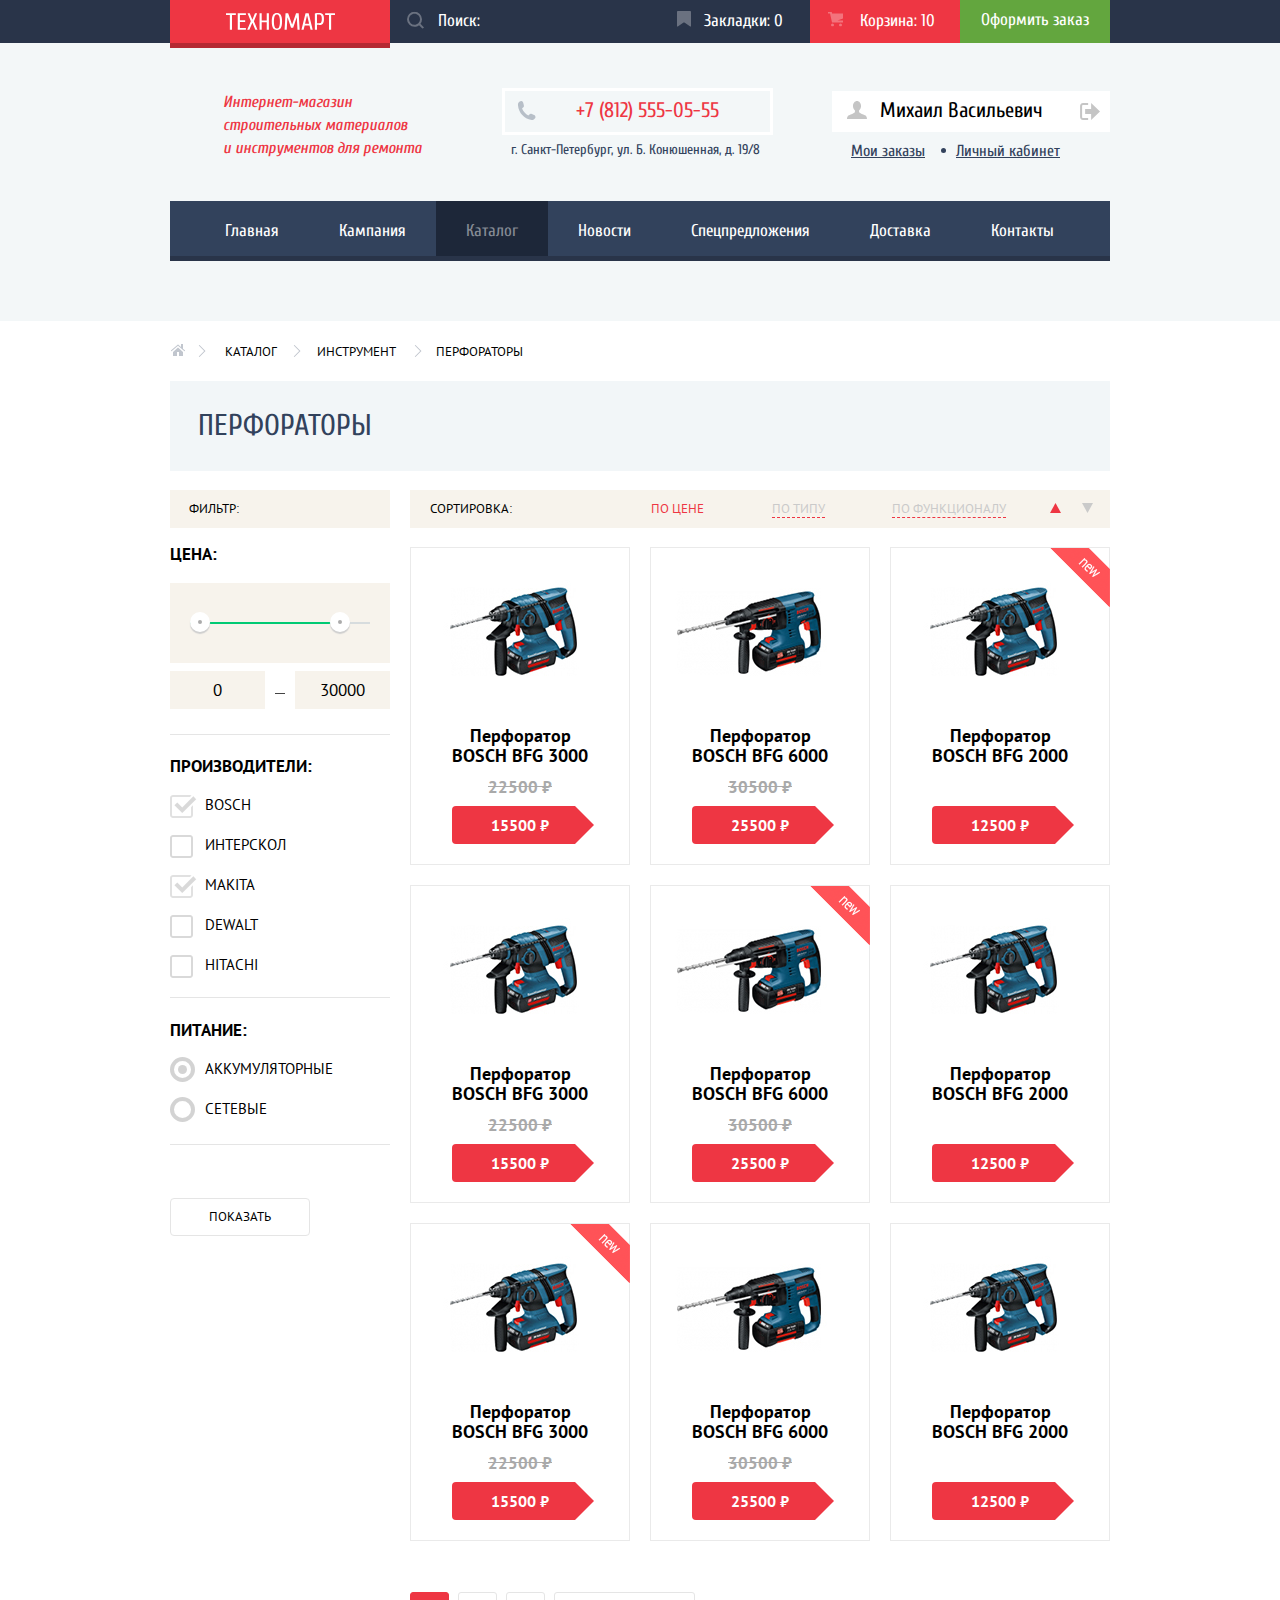
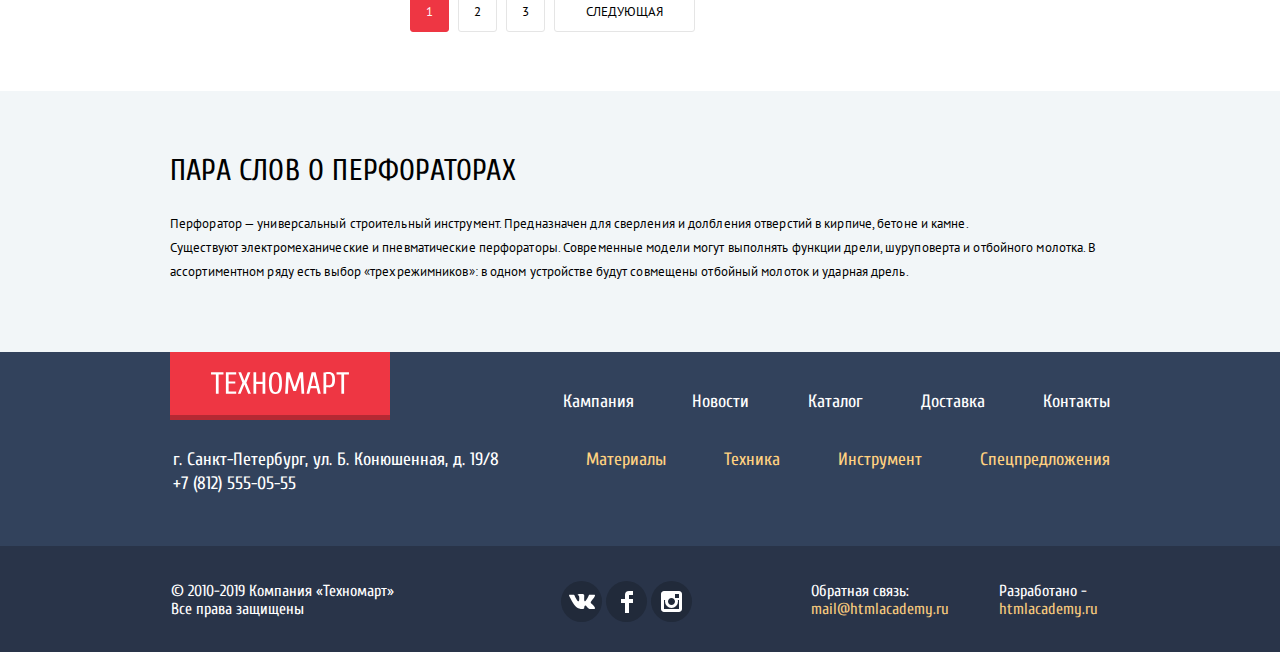
==== commit 6c5d756a: "Изменил имя пользователя" ====
--- a/catalog.html
+++ b/catalog.html
@@ -57,7 +57,7 @@
                 <path fill="#c5c5c5"
                   d="M17.881 14.166c-2.144-.735-4.256-1.666-5.207-2.39-.657-.501-.77-1.618-.517-2.415 1.118-.903 1.864-2.477 1.864-4.278C14.021 2.276 12.221 0 10 0S5.979 2.276 5.979 5.083c0 1.801.746 3.374 1.863 4.277.253.798.141 1.915-.517 2.416-.95.724-3.063 1.654-5.207 2.39S0 18 0 18h20s.025-3.099-2.119-3.834z" />
               </svg>
-              <span class="user-name">Равшан Джамшутович</span>
+              <span class="user-name">Михаил Васильевич</span>
             </a>
             <a class="user-logout" href="#" title="Выйти">
               <svg class="user-logout-icon" xmlns="http://www.w3.org/2000/svg" width="21" height="17"
